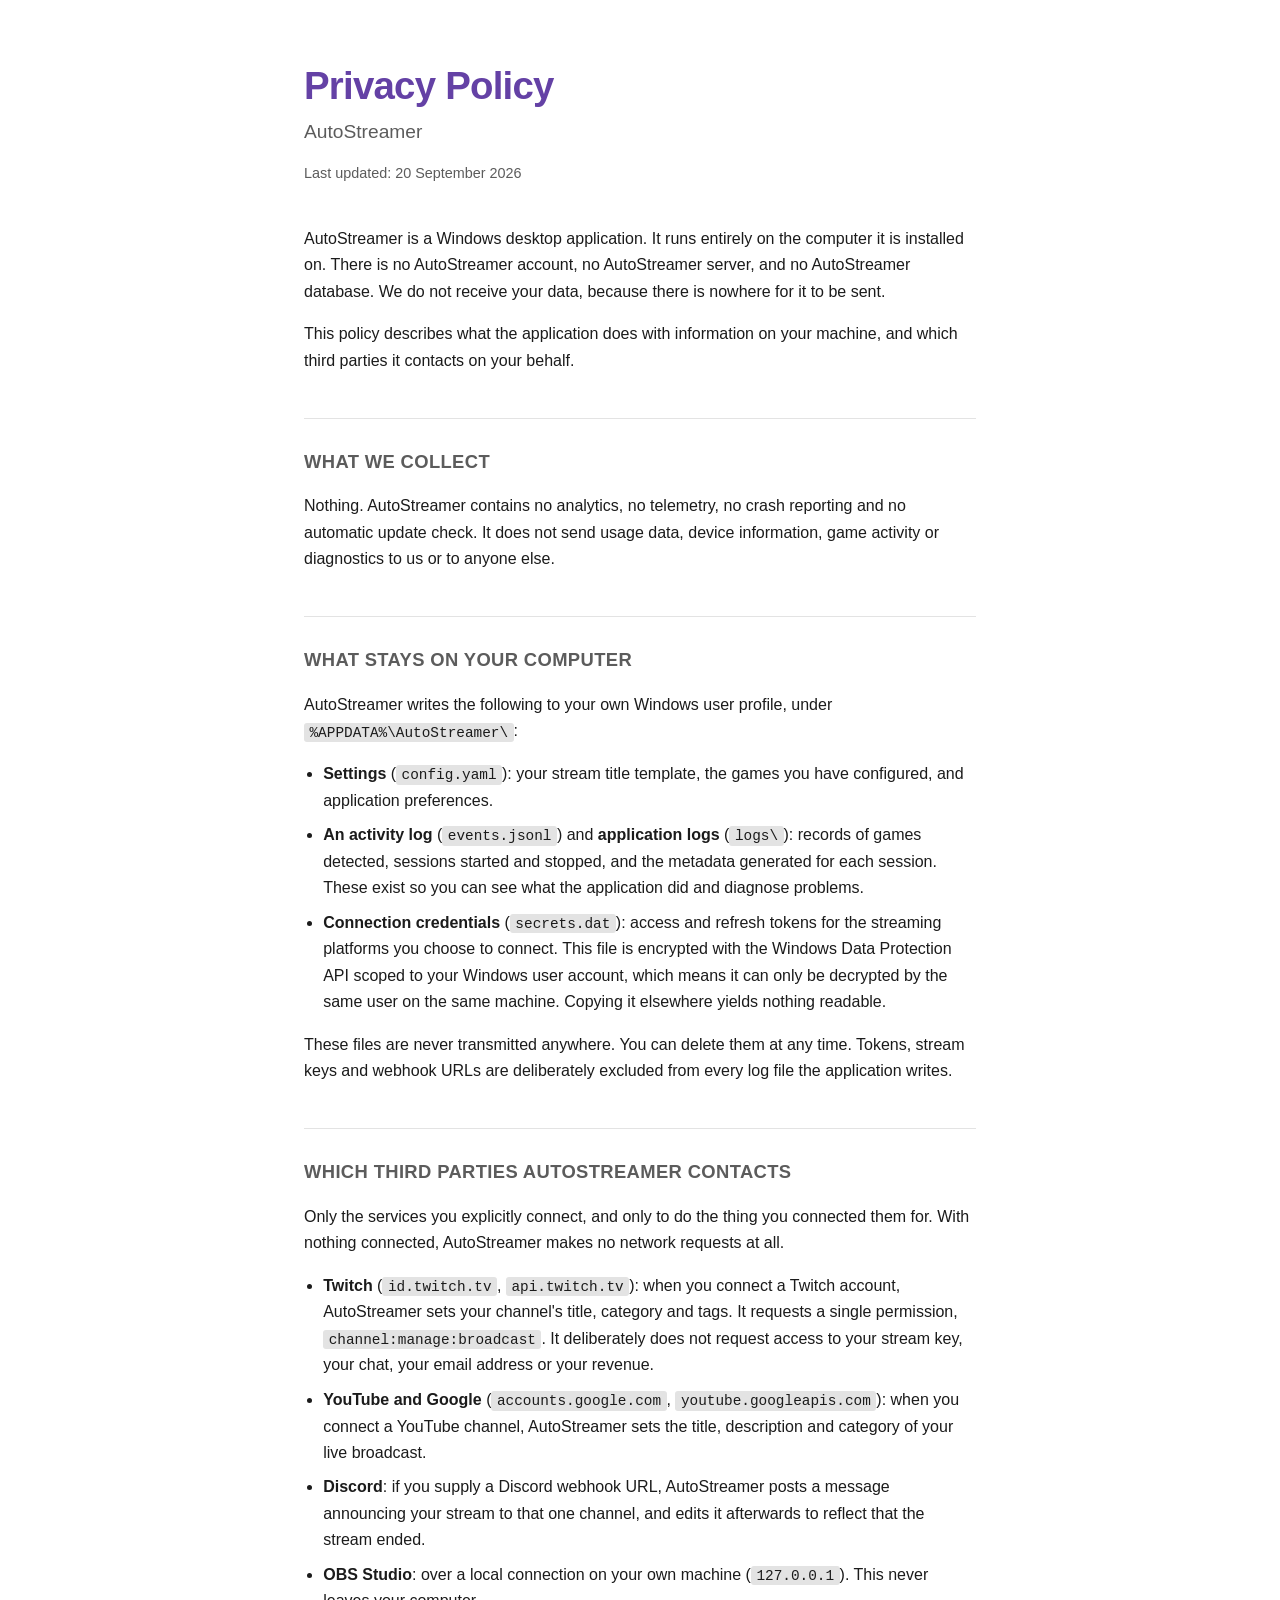
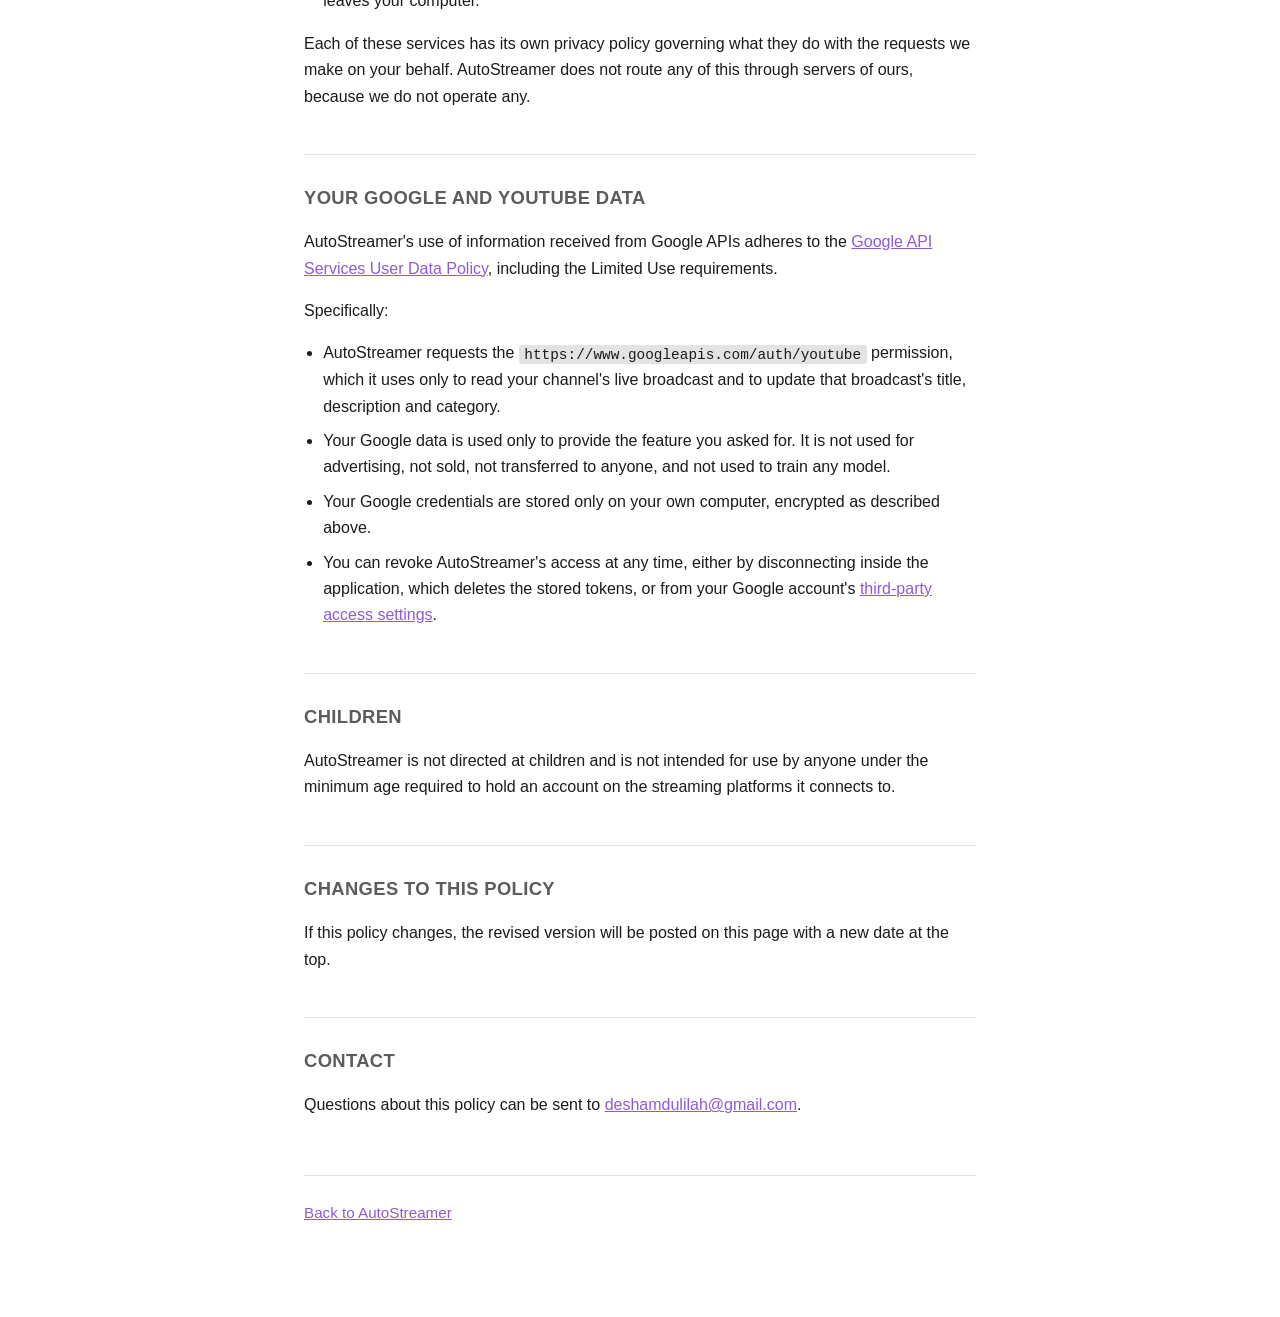
==== privacy.html @ 3b5b19c3 "Add AutoStreamer landing page and privacy policy Static HTML, no build step. The privacy policy enum" ====
<!DOCTYPE html>
<html lang="en">
<head>
<meta charset="utf-8">
<meta name="viewport" content="width=device-width, initial-scale=1">
<title>Privacy Policy - AutoStreamer</title>
<meta name="description" content="AutoStreamer privacy policy. The application runs entirely on your own computer and sends no data to us.">
<link rel="stylesheet" href="style.css">
</head>
<body>
<main>

<header>
  <h1>Privacy Policy</h1>
  <p class="lede">AutoStreamer</p>
  <p class="meta">Last updated: 20 September 2026</p>
</header>

<p>AutoStreamer is a Windows desktop application. It runs entirely on the computer it is installed
on. There is no AutoStreamer account, no AutoStreamer server, and no AutoStreamer database. We do
not receive your data, because there is nowhere for it to be sent.</p>

<p>This policy describes what the application does with information on your machine, and which
third parties it contacts on your behalf.</p>

<h2>What we collect</h2>

<p>Nothing. AutoStreamer contains no analytics, no telemetry, no crash reporting and no automatic
update check. It does not send usage data, device information, game activity or diagnostics to us
or to anyone else.</p>

<h2>What stays on your computer</h2>

<p>AutoStreamer writes the following to your own Windows user profile, under
<code>%APPDATA%\AutoStreamer\</code>:</p>

<ul>
  <li><strong>Settings</strong> (<code>config.yaml</code>): your stream title template, the games
      you have configured, and application preferences.</li>
  <li><strong>An activity log</strong> (<code>events.jsonl</code>) and <strong>application
      logs</strong> (<code>logs\</code>): records of games detected, sessions started and stopped,
      and the metadata generated for each session. These exist so you can see what the application
      did and diagnose problems.</li>
  <li><strong>Connection credentials</strong> (<code>secrets.dat</code>): access and refresh tokens
      for the streaming platforms you choose to connect. This file is encrypted with the Windows
      Data Protection API scoped to your Windows user account, which means it can only be decrypted
      by the same user on the same machine. Copying it elsewhere yields nothing readable.</li>
</ul>

<p>These files are never transmitted anywhere. You can delete them at any time. Tokens, stream keys
and webhook URLs are deliberately excluded from every log file the application writes.</p>

<h2>Which third parties AutoStreamer contacts</h2>

<p>Only the services you explicitly connect, and only to do the thing you connected them for. With
nothing connected, AutoStreamer makes no network requests at all.</p>

<ul>
  <li><strong>Twitch</strong> (<code>id.twitch.tv</code>, <code>api.twitch.tv</code>): when you
      connect a Twitch account, AutoStreamer sets your channel's title, category and tags. It
      requests a single permission, <code>channel:manage:broadcast</code>. It deliberately does not
      request access to your stream key, your chat, your email address or your revenue.</li>
  <li><strong>YouTube and Google</strong> (<code>accounts.google.com</code>,
      <code>youtube.googleapis.com</code>): when you connect a YouTube channel, AutoStreamer sets
      the title, description and category of your live broadcast.</li>
  <li><strong>Discord</strong>: if you supply a Discord webhook URL, AutoStreamer posts a message
      announcing your stream to that one channel, and edits it afterwards to reflect that the
      stream ended.</li>
  <li><strong>OBS Studio</strong>: over a local connection on your own machine
      (<code>127.0.0.1</code>). This never leaves your computer.</li>
</ul>

<p>Each of these services has its own privacy policy governing what they do with the requests we
make on your behalf. AutoStreamer does not route any of this through servers of ours, because we
do not operate any.</p>

<h2>Your Google and YouTube data</h2>

<p>AutoStreamer's use of information received from Google APIs adheres to the
<a href="https://developers.google.com/terms/api-services-user-data-policy">Google API Services
User Data Policy</a>, including the Limited Use requirements.</p>

<p>Specifically:</p>

<ul>
  <li>AutoStreamer requests the <code>https://www.googleapis.com/auth/youtube</code> permission,
      which it uses only to read your channel's live broadcast and to update that broadcast's
      title, description and category.</li>
  <li>Your Google data is used only to provide the feature you asked for. It is not used for
      advertising, not sold, not transferred to anyone, and not used to train any model.</li>
  <li>Your Google credentials are stored only on your own computer, encrypted as described
      above.</li>
  <li>You can revoke AutoStreamer's access at any time, either by disconnecting inside the
      application, which deletes the stored tokens, or from your Google account's
      <a href="https://myaccount.google.com/permissions">third-party access settings</a>.</li>
</ul>

<h2>Children</h2>

<p>AutoStreamer is not directed at children and is not intended for use by anyone under the minimum
age required to hold an account on the streaming platforms it connects to.</p>

<h2>Changes to this policy</h2>

<p>If this policy changes, the revised version will be posted on this page with a new date at the
top.</p>

<h2>Contact</h2>

<p>Questions about this policy can be sent to
<a href="mailto:deshamdulilah@gmail.com">deshamdulilah@gmail.com</a>.</p>

<footer>
  <p><a href="index.html">Back to AutoStreamer</a></p>
</footer>

</main>
</body>
</html>
---- style.css ----
:root {
  --bg: #ffffff;
  --fg: #1b1b1b;
  --muted: #5c5c5c;
  --rule: #e3e3e3;
  --link: #8d5bd6;
  --accent: #6441a5;
}

@media (prefers-color-scheme: dark) {
  :root {
    --bg: #131316;
    --fg: #e8e8ea;
    --muted: #a0a0a8;
    --rule: #2b2b31;
    --link: #b79aea;
    --accent: #b79aea;
  }
}

* { box-sizing: border-box; }

html { -webkit-text-size-adjust: 100%; }

body {
  margin: 0;
  background: var(--bg);
  color: var(--fg);
  font: 16px/1.65 -apple-system, BlinkMacSystemFont, "Segoe UI", Roboto, Helvetica, Arial, sans-serif;
}

main {
  max-width: 44rem;
  margin: 0 auto;
  padding: 4rem 1rem 6rem;
}

header { margin-bottom: 2.5rem; }

h1 {
  margin: 0 0 .5rem;
  font-size: 2.4rem;
  line-height: 1.15;
  letter-spacing: -.02em;
  color: var(--accent);
}

.lede {
  margin: 0;
  font-size: 1.2rem;
  color: var(--muted);
}

h2 {
  margin: 2.75rem 0 1rem;
  padding-top: 1.75rem;
  border-top: 1px solid var(--rule);
  font-size: 1.15rem;
  letter-spacing: .02em;
  text-transform: uppercase;
  color: var(--muted);
}

h3 {
  margin: 2rem 0 .5rem;
  font-size: 1.05rem;
}

p, li, dd { color: var(--fg); }

dl { margin: 0; }

dt {
  margin-top: 1.25rem;
  font-weight: 600;
}

dd {
  margin: .15rem 0 0;
  color: var(--muted);
}

ul { padding-left: 1.2rem; }

li { margin-bottom: .5rem; }

code {
  font-family: ui-monospace, SFMono-Regular, Consolas, monospace;
  font-size: .9em;
  background: var(--rule);
  padding: .12em .38em;
  border-radius: 3px;
}

a { color: var(--link); }

a:hover { text-decoration: none; }

.meta {
  color: var(--muted);
  font-size: .9rem;
}

footer {
  margin-top: 3.5rem;
  padding-top: 1.5rem;
  border-top: 1px solid var(--rule);
  font-size: .95rem;
}

footer p { margin: 0; color: var(--muted); }
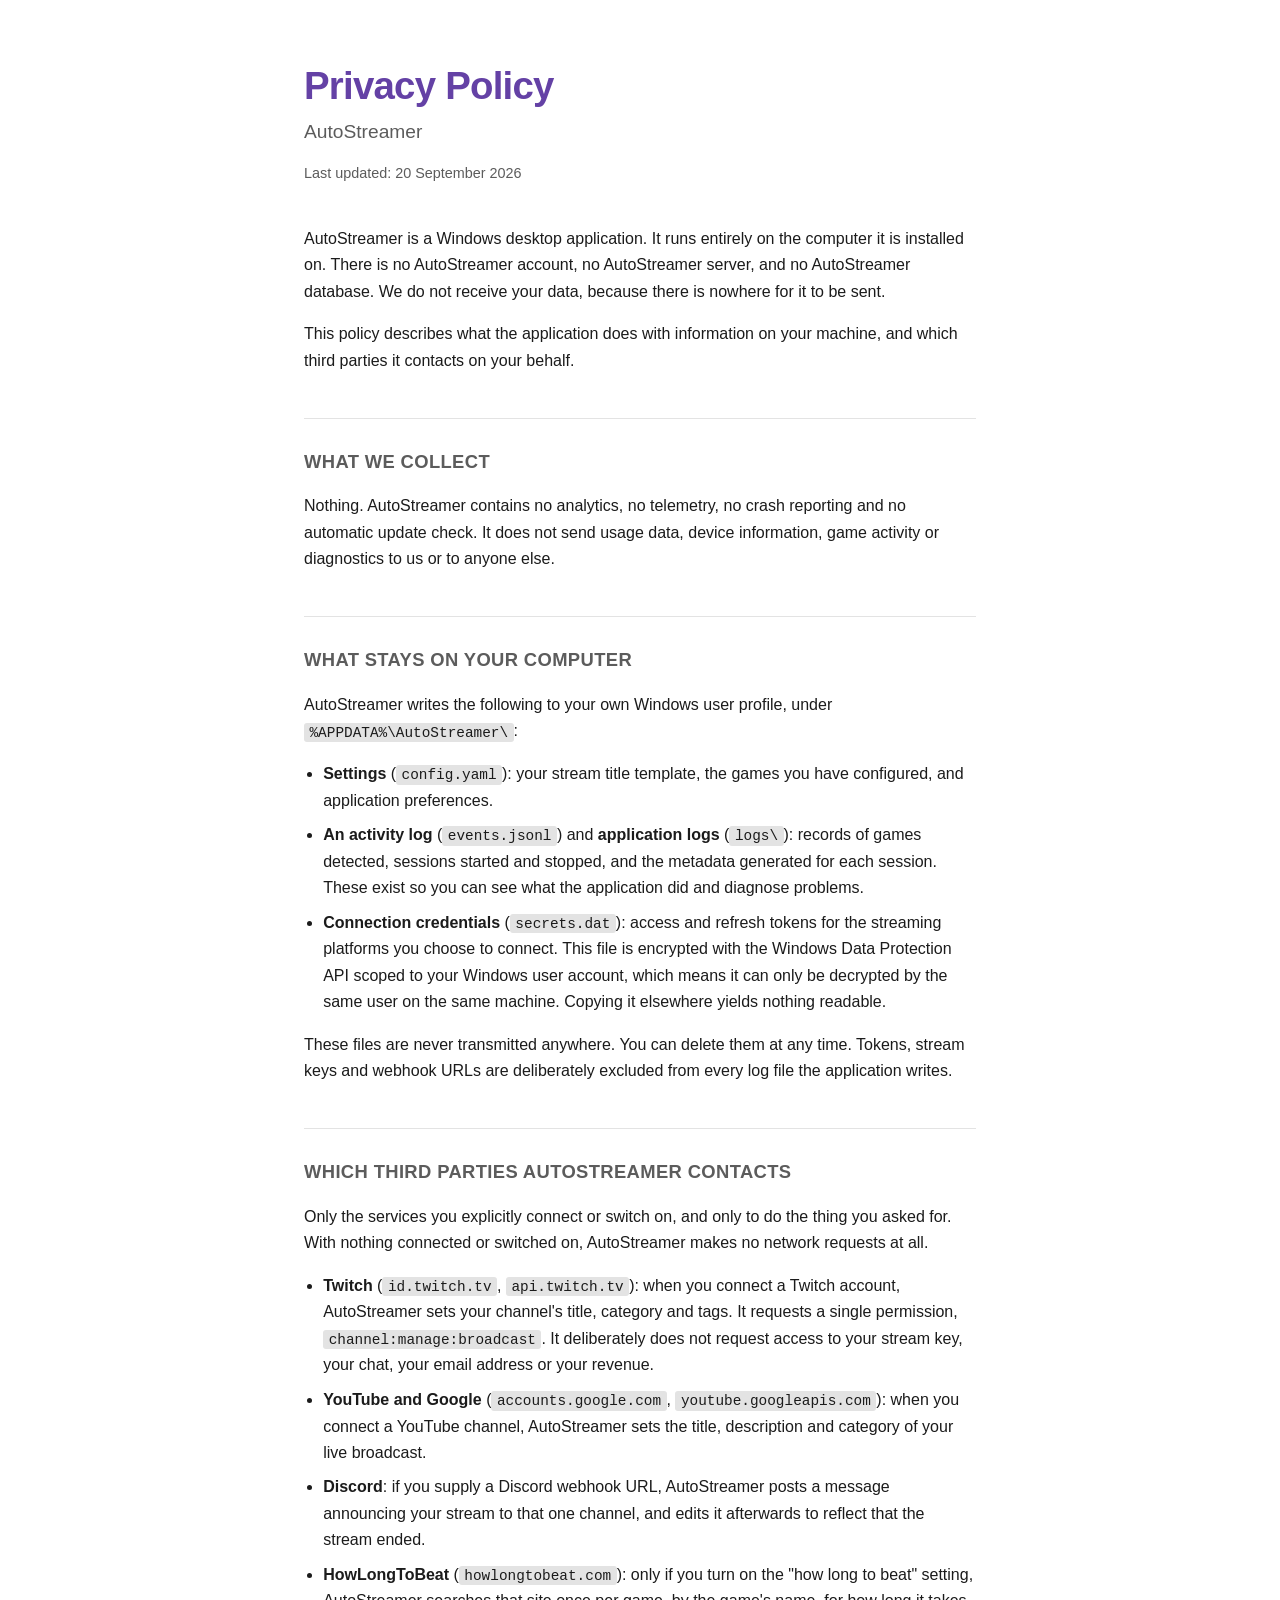
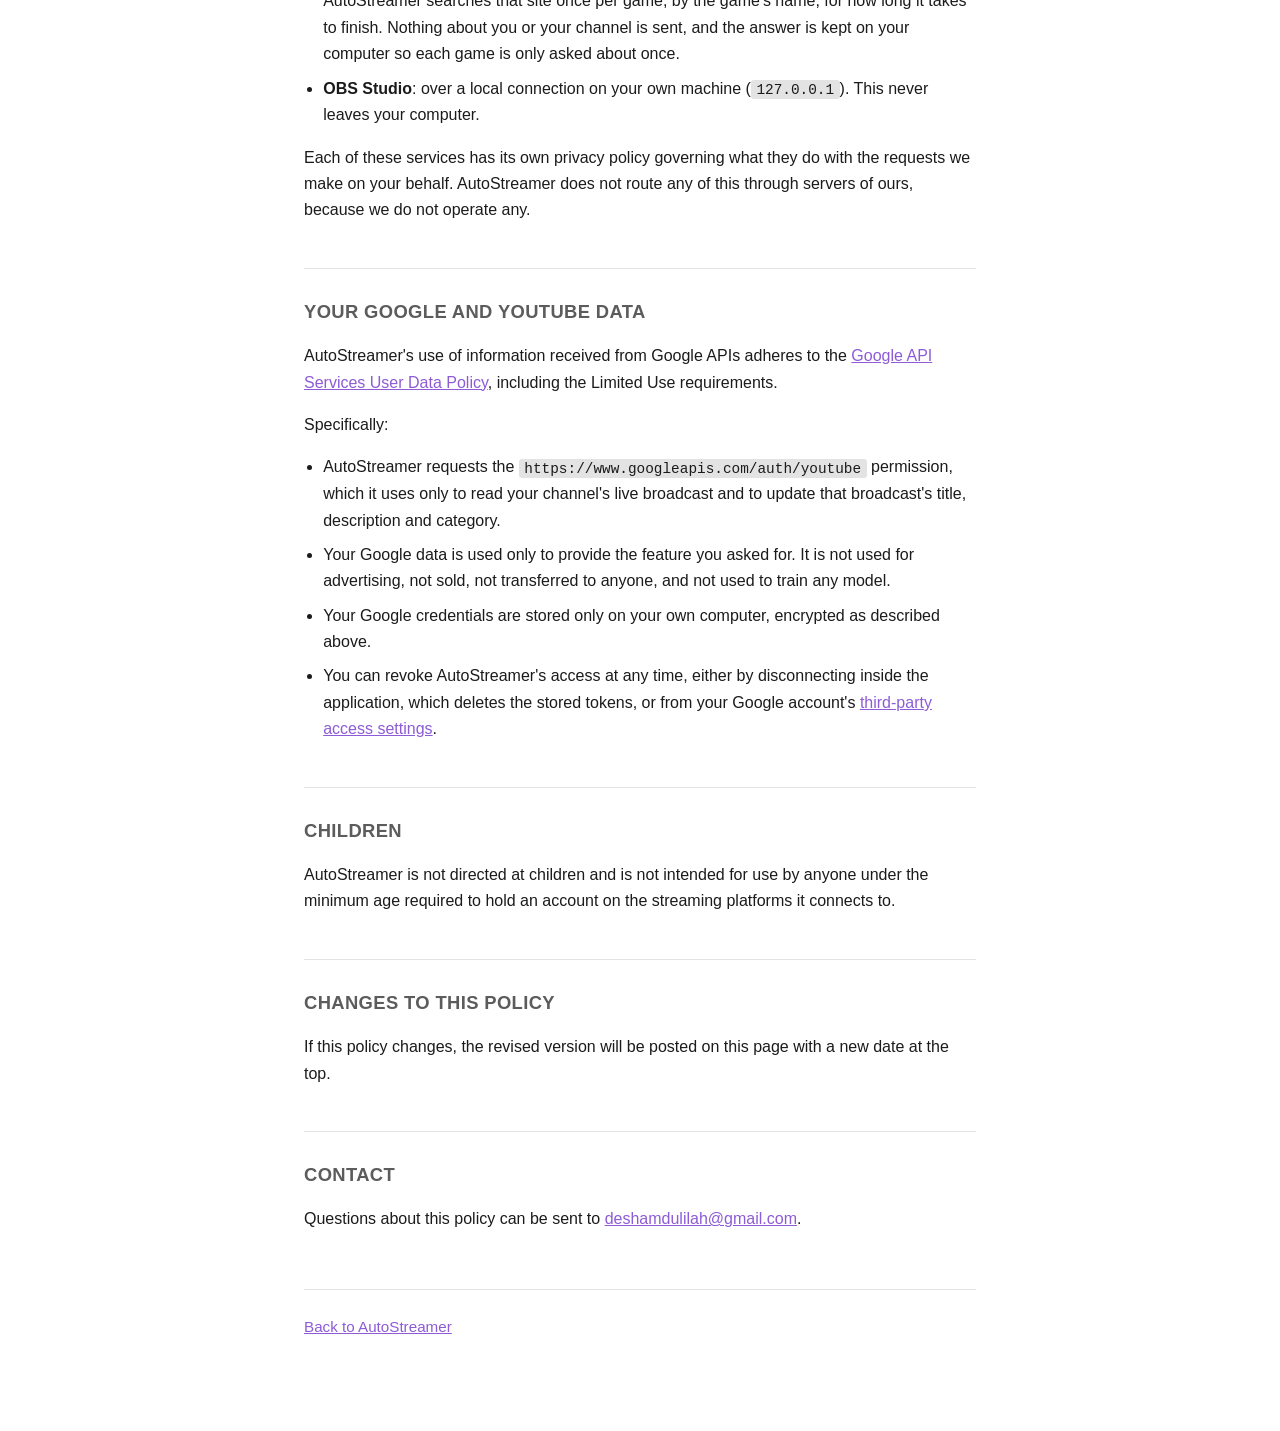
==== commit e35d02b6: "Privacy policy: HowLongToBeat, contacted only when switched on Co-Authored-By: Claude Opus 5.5 <nore" ====
--- a/privacy.html
+++ b/privacy.html
@@ -52,8 +52,8 @@
 
 <h2>Which third parties AutoStreamer contacts</h2>
 
-<p>Only the services you explicitly connect, and only to do the thing you connected them for. With
-nothing connected, AutoStreamer makes no network requests at all.</p>
+<p>Only the services you explicitly connect or switch on, and only to do the thing you asked for. With
+nothing connected or switched on, AutoStreamer makes no network requests at all.</p>
 
 <ul>
   <li><strong>Twitch</strong> (<code>id.twitch.tv</code>, <code>api.twitch.tv</code>): when you
@@ -66,6 +66,10 @@
   <li><strong>Discord</strong>: if you supply a Discord webhook URL, AutoStreamer posts a message
       announcing your stream to that one channel, and edits it afterwards to reflect that the
       stream ended.</li>
+  <li><strong>HowLongToBeat</strong> (<code>howlongtobeat.com</code>): only if you turn on the
+      "how long to beat" setting, AutoStreamer searches that site once per game, by the game's name,
+      for how long it takes to finish. Nothing about you or your channel is sent, and the answer is
+      kept on your computer so each game is only asked about once.</li>
   <li><strong>OBS Studio</strong>: over a local connection on your own machine
       (<code>127.0.0.1</code>). This never leaves your computer.</li>
 </ul>
